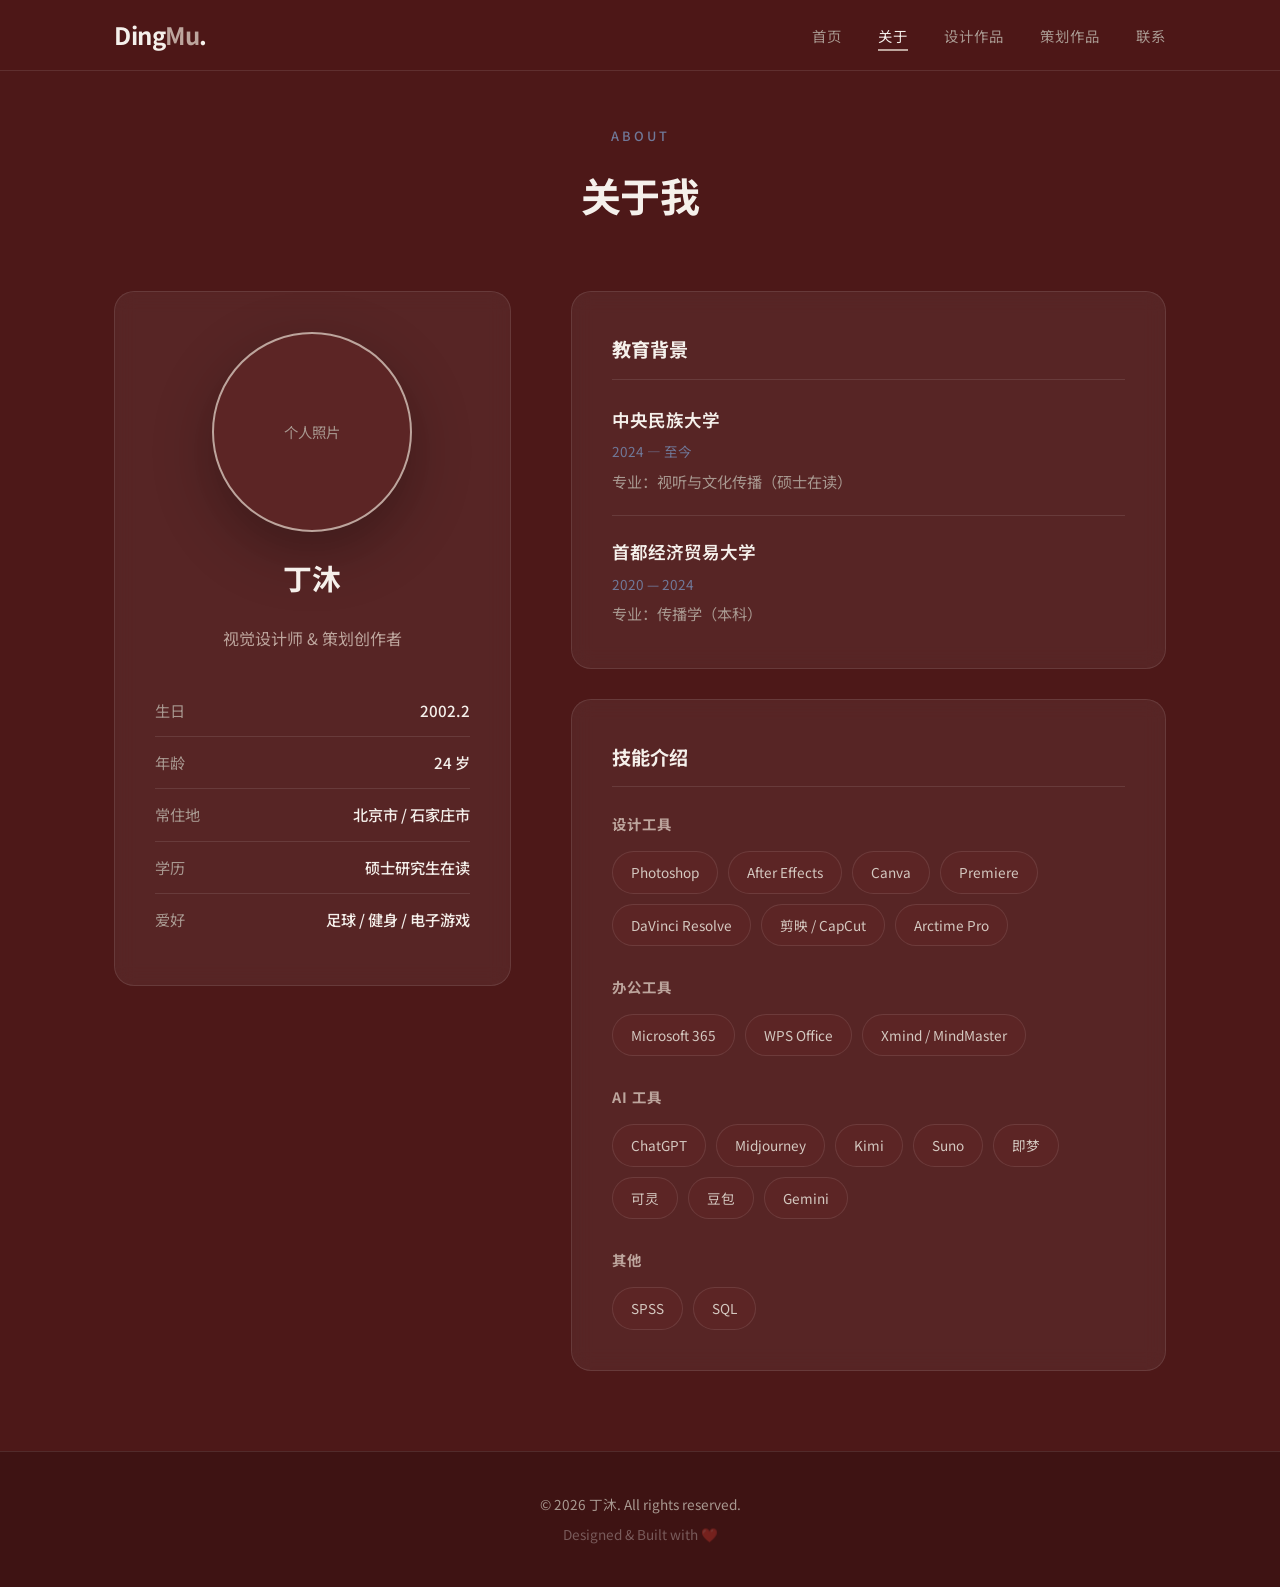
==== about.html @ 85c0cf5f "Add files via upload" ====
<!DOCTYPE html>
<html lang="zh-CN">
<head>
    <meta charset="UTF-8">
    <meta name="viewport" content="width=device-width, initial-scale=1.0">
    <title>关于我 | 丁沐</title>
    <link href="https://fonts.googleapis.com/css2?family=Noto+Sans+SC:wght@300;400;500;700&display=swap" rel="stylesheet">
    <link rel="stylesheet" href="style.css">
</head>
<body>
    <nav class="navbar">
        <div class="nav-container">
            <a href="index.html" class="logo">Ding<span>Mu</span>.</a>
            <ul class="nav-links">
                <li><a href="index.html">首页</a></li>
                <li><a href="about.html" class="active">关于</a></li>
                <li><a href="design.html">设计作品</a></li>
                <li><a href="planning.html">策划作品</a></li>
                <li><a href="contact.html">联系</a></li>
            </ul>
            <button class="menu-toggle" aria-label="菜单">
                <span></span><span></span><span></span>
            </button>
        </div>
    </nav>

    <section class="about-section">
        <div class="container">
            <div class="section-header">
                <span class="section-tag">ABOUT</span>
                <h2 class="section-title">关于我</h2>
            </div>

            <div class="about-grid">
                <!-- 左侧个人信息 -->
                <div class="about-card">
                    <div class="avatar-area">
                        <div class="avatar-placeholder">个人照片</div>
                        <div class="avatar-name">丁沐</div>
                        <div class="avatar-title">视觉设计师 & 策划创作者</div>
                    </div>
                    <div style="margin-top:32px;">
                        <div class="info-row">
                            <span class="info-label">生日</span>
                            <span class="info-value">2002.2</span>
                        </div>
                        <div class="info-row">
                            <span class="info-label">年龄</span>
                            <span class="info-value">24 岁</span>
                        </div>
                        <div class="info-row">
                            <span class="info-label">常住地</span>
                            <span class="info-value">北京市 / 石家庄市</span>
                        </div>
                        <div class="info-row">
                            <span class="info-label">学历</span>
                            <span class="info-value">硕士研究生在读</span>
                        </div>
                        <div class="info-row">
                            <span class="info-label">爱好</span>
                            <span class="info-value">足球 / 健身 / 电子游戏</span>
                        </div>
                    </div>
                </div>

                <!-- 右侧详细信息 -->
                <div>
                    <!-- 教育背景 -->
                    <div class="about-card" style="margin-bottom:30px;">
                        <h3>教育背景</h3>
                        <div class="edu-item">
                            <div class="edu-school">中央民族大学</div>
                            <div class="edu-year">2024 — 至今</div>
                            <div class="edu-major">专业：视听与文化传播（硕士在读）</div>
                        </div>
                        <div class="edu-item">
                            <div class="edu-school">首都经济贸易大学</div>
                            <div class="edu-year">2020 — 2024</div>
                            <div class="edu-major">专业：传播学（本科）</div>
                        </div>
                    </div>

                    <!-- 技能 -->
                    <div class="about-card">
                        <h3>技能介绍</h3>
                        <div class="skills-group">
                            <h4>设计工具</h4>
                            <div class="skills">
                                <span class="skill-tag">Photoshop</span>
                                <span class="skill-tag">After Effects</span>
                                <span class="skill-tag">Canva</span>
                                <span class="skill-tag">Premiere</span>
                                <span class="skill-tag">DaVinci Resolve</span>
                                <span class="skill-tag">剪映 / CapCut</span>
                                <span class="skill-tag">Arctime Pro</span>
                            </div>
                        </div>
                        <div class="skills-group">
                            <h4>办公工具</h4>
                            <div class="skills">
                                <span class="skill-tag">Microsoft 365</span>
                                <span class="skill-tag">WPS Office</span>
                                <span class="skill-tag">Xmind / MindMaster</span>
                            </div>
                        </div>
                        <div class="skills-group">
                            <h4>AI 工具</h4>
                            <div class="skills">
                                <span class="skill-tag">ChatGPT</span>
                                <span class="skill-tag">Midjourney</span>
                                <span class="skill-tag">Kimi</span>
                                <span class="skill-tag">Suno</span>
                                <span class="skill-tag">即梦</span>
                                <span class="skill-tag">可灵</span>
                                <span class="skill-tag">豆包</span>
                                <span class="skill-tag">Gemini</span>
                            </div>
                        </div>
                        <div class="skills-group">
                            <h4>其他</h4>
                            <div class="skills">
                                <span class="skill-tag">SPSS</span>
                                <span class="skill-tag">SQL</span>
                            </div>
                        </div>
                    </div>
                </div>
            </div>
        </div>
    </section>

    <footer class="footer">
        <div class="container">
            <p>© 2026 丁沐. All rights reserved.</p>
            <p>Designed & Built with ❤️</p>
        </div>
    </footer>

    <script src="script.js"></script>
</body>
</html>
---- style.css ----
/* ============================================
   丁沐个人作品集 - 深色复古质感版
   背景: #4D1818 | 文字: #F5F0EB
   ============================================ */

:root {
    --bg: #4D1818;
    --bg-light: #5C2525;
    --bg-card: rgba(255,255,255,0.06);
    --text-main: #F5F0EB;
    --text-sub: #D4C8C0;
    --text-muted: #A89890;
    --accent-pink: #BDA59D;
    --accent-purple: #BCBAC4;
    --accent-blue: #707898;
    --accent-deep: #4F5C7A;
    --border: rgba(255,255,255,0.1);
    --transition: all 0.35s ease;
    --font: 'Noto Sans SC', -apple-system, BlinkMacSystemFont, sans-serif;
}

* { margin: 0; padding: 0; box-sizing: border-box; }
html { scroll-behavior: smooth; font-size: 16px; }
body {
    font-family: var(--font);
    color: var(--text-sub);
    background: var(--bg);
    line-height: 1.8;
    -webkit-font-smoothing: antialiased;
}
a { text-decoration: none; color: inherit; }
ul { list-style: none; }
img { max-width: 100%; display: block; border-radius: 8px; }

.container {
    max-width: 1100px;
    margin: 0 auto;
    padding: 0 24px;
}

/* ============================================
   导航栏
   ============================================ */
.navbar {
    position: fixed;
    top: 0; left: 0; width: 100%;
    z-index: 1000;
    background: rgba(77, 24, 24, 0.95);
    backdrop-filter: blur(12px);
    border-bottom: 1px solid var(--border);
    transition: var(--transition);
}
.nav-container {
    max-width: 1100px;
    margin: 0 auto;
    padding: 0 24px;
    height: 70px;
    display: flex;
    align-items: center;
    justify-content: space-between;
}
.logo {
    font-size: 1.5rem;
    font-weight: 700;
    color: var(--text-main);
    letter-spacing: -0.5px;
}
.logo span { color: var(--accent-pink); }
.nav-links {
    display: flex;
    gap: 36px;
}
.nav-links a {
    font-size: 0.9rem;
    color: var(--text-muted);
    font-weight: 400;
    position: relative;
    padding: 5px 0;
    transition: var(--transition);
    letter-spacing: 1px;
}
.nav-links a::after {
    content: '';
    position: absolute;
    bottom: 0; left: 0;
    width: 0; height: 2px;
    background: var(--accent-pink);
    transition: var(--transition);
}
.nav-links a:hover, .nav-links a.active {
    color: var(--text-main);
}
.nav-links a:hover::after, .nav-links a.active::after {
    width: 100%;
}
.menu-toggle {
    display: none;
    flex-direction: column;
    gap: 5px;
    background: none;
    border: none;
    cursor: pointer;
    padding: 5px;
}
.menu-toggle span {
    display: block;
    width: 24px;
    height: 2px;
    background: var(--text-main);
    transition: var(--transition);
}

/* ============================================
   Hero 首页
   ============================================ */
.hero {
    min-height: 100vh;
    display: flex;
    flex-direction: column;
    justify-content: center;
    align-items: center;
    text-align: center;
    padding: 120px 24px 80px;
    background: var(--bg);
    position: relative;
}
.hero-content {
    max-width: 700px;
    animation: fadeInUp 1s ease;
}
.hero-greeting {
    font-size: 0.85rem;
    color: var(--accent-blue);
    margin-bottom: 16px;
    letter-spacing: 4px;
    text-transform: uppercase;
    font-weight: 500;
}
.hero-title {
    font-size: clamp(2.8rem, 6vw, 4.8rem);
    font-weight: 700;
    color: var(--text-main);
    margin-bottom: 16px;
    letter-spacing: -1px;
    line-height: 1.15;
}
.hero-subtitle {
    font-size: 1.3rem;
    color: var(--accent-pink);
    margin-bottom: 24px;
    font-weight: 500;
}
.hero-desc {
    font-size: 1.05rem;
    color: var(--text-muted);
    line-height: 2;
    margin-bottom: 40px;
    max-width: 520px;
    margin-left: auto;
    margin-right: auto;
}
.btn-primary {
    display: inline-block;
    padding: 14px 40px;
    background: var(--accent-blue);
    color: var(--text-main);
    font-size: 0.95rem;
    font-weight: 500;
    border-radius: 50px;
    transition: var(--transition);
    letter-spacing: 1px;
    border: none;
    cursor: pointer;
}
.btn-primary:hover {
    background: var(--accent-deep);
    transform: translateY(-2px);
    box-shadow: 0 10px 30px rgba(0,0,0,0.3);
}
.btn-secondary {
    display: inline-block;
    padding: 14px 40px;
    background: transparent;
    color: var(--text-main);
    font-size: 0.95rem;
    font-weight: 500;
    border-radius: 50px;
    transition: var(--transition);
    letter-spacing: 1px;
    border: 1px solid var(--accent-pink);
    margin-left: 16px;
}
.btn-secondary:hover {
    background: var(--accent-pink);
    color: var(--bg);
    transform: translateY(-2px);
}
.hero-scroll {
    position: absolute;
    bottom: 40px;
    left: 50%;
    transform: translateX(-50%);
    display: flex;
    flex-direction: column;
    align-items: center;
    gap: 10px;
    animation: fadeIn 2s ease 1s both;
}
.hero-scroll span {
    font-size: 0.7rem;
    color: var(--text-muted);
    letter-spacing: 3px;
}
.scroll-line {
    width: 1px;
    height: 40px;
    background: linear-gradient(to bottom, var(--accent-pink), transparent);
    animation: scrollPulse 2s ease-in-out infinite;
}

/* ============================================
   通用区域标题
   ============================================ */
.section-header {
    text-align: center;
    margin-bottom: 60px;
}
.section-tag {
    display: inline-block;
    font-size: 0.8rem;
    color: var(--accent-blue);
    letter-spacing: 3px;
    margin-bottom: 12px;
    font-weight: 500;
}
.section-title {
    font-size: clamp(1.8rem, 4vw, 2.5rem);
    font-weight: 700;
    color: var(--text-main);
    letter-spacing: -0.5px;
}
.section-desc {
    color: var(--text-muted);
    margin-top: 12px;
    font-size: 1rem;
}

/* ============================================
   分类入口卡片（首页）
   ============================================ */
.category-grid {
    display: grid;
    grid-template-columns: repeat(2, 1fr);
    gap: 30px;
    max-width: 900px;
    margin: 0 auto;
}
.category-card {
    background: var(--bg-card);
    border: 1px solid var(--border);
    border-radius: 16px;
    padding: 48px 32px;
    text-align: center;
    transition: var(--transition);
    backdrop-filter: blur(10px);
}
.category-card:hover {
    transform: translateY(-6px);
    border-color: var(--accent-pink);
    box-shadow: 0 20px 50px rgba(0,0,0,0.2);
}
.category-card h3 {
    font-size: 1.4rem;
    color: var(--text-main);
    margin-bottom: 10px;
}
.category-card p {
    font-size: 0.95rem;
    color: var(--text-muted);
    margin-bottom: 24px;
}
.category-link {
    font-size: 0.9rem;
    color: var(--accent-pink);
    font-weight: 500;
    transition: var(--transition);
}
.category-link:hover {
    color: var(--accent-purple);
    gap: 8px;
}

/* ============================================
   关于我页面
   ============================================ */
.about-section {
    padding: 120px 0 80px;
}
.about-grid {
    display: grid;
    grid-template-columns: 1fr 1.5fr;
    gap: 60px;
    align-items: start;
}
.about-card {
    background: var(--bg-card);
    border: 1px solid var(--border);
    border-radius: 20px;
    padding: 40px;
    backdrop-filter: blur(10px);
}
.about-card h3 {
    font-size: 1.2rem;
    color: var(--text-main);
    margin-bottom: 24px;
    padding-bottom: 12px;
    border-bottom: 1px solid var(--border);
}
.info-row {
    display: flex;
    justify-content: space-between;
    padding: 12px 0;
    border-bottom: 1px solid var(--border);
    font-size: 0.95rem;
}
.info-row:last-child { border-bottom: none; }
.info-label { color: var(--text-muted); }
.info-value { color: var(--text-main); font-weight: 500; }

.avatar-area {
    display: flex;
    flex-direction: column;
    align-items: center;
    gap: 20px;
}
.avatar-placeholder {
    width: 200px;
    height: 200px;
    border-radius: 50%;
    background: var(--bg-light);
    border: 2px solid var(--accent-pink);
    display: flex;
    align-items: center;
    justify-content: center;
    color: var(--text-muted);
    font-size: 0.9rem;
    box-shadow: 0 20px 60px rgba(0,0,0,0.3);
}
.avatar-name {
    font-size: 1.8rem;
    font-weight: 700;
    color: var(--text-main);
}
.avatar-title {
    color: var(--accent-pink);
    font-size: 1rem;
}

.edu-item {
    margin-bottom: 20px;
    padding-bottom: 20px;
    border-bottom: 1px solid var(--border);
}
.edu-item:last-child { border-bottom: none; margin-bottom: 0; padding-bottom: 0; }
.edu-school {
    font-size: 1.1rem;
    color: var(--text-main);
    font-weight: 600;
    margin-bottom: 4px;
}
.edu-year {
    font-size: 0.85rem;
    color: var(--accent-blue);
    margin-bottom: 4px;
}
.edu-major {
    font-size: 0.95rem;
    color: var(--text-muted);
}

.skills-group {
    margin-bottom: 28px;
}
.skills-group:last-child { margin-bottom: 0; }
.skills-group h4 {
    font-size: 0.9rem;
    color: var(--accent-pink);
    margin-bottom: 14px;
    letter-spacing: 1px;
    text-transform: uppercase;
}
.skills {
    display: flex;
    flex-wrap: wrap;
    gap: 10px;
}
.skill-tag {
    padding: 8px 18px;
    background: var(--bg-light);
    border: 1px solid var(--border);
    border-radius: 50px;
    font-size: 0.85rem;
    color: var(--text-sub);
    transition: var(--transition);
}
.skill-tag:hover {
    border-color: var(--accent-purple);
    color: var(--text-main);
    transform: translateY(-2px);
}

/* ============================================
   作品页面
   ============================================ */
.works-section {
    padding: 120px 0 80px;
}
.works-category {
    margin-bottom: 80px;
}
.works-category:last-child { margin-bottom: 0; }
.category-title {
    font-size: 1.5rem;
    color: var(--text-main);
    margin-bottom: 8px;
    display: flex;
    align-items: center;
    gap: 12px;
}
.category-title::before {
    content: '';
    display: inline-block;
    width: 4px;
    height: 24px;
    background: var(--accent-pink);
    border-radius: 2px;
}
.category-subtitle {
    color: var(--text-muted);
    font-size: 0.95rem;
    margin-bottom: 32px;
    padding-left: 16px;
}
.works-grid {
    display: grid;
    grid-template-columns: repeat(2, 1fr);
    gap: 30px;
}
.work-card {
    background: var(--bg-card);
    border: 1px solid var(--border);
    border-radius: 16px;
    overflow: hidden;
    transition: var(--transition);
    backdrop-filter: blur(10px);
}
.work-card:hover {
    transform: translateY(-6px);
    border-color: var(--accent-pink);
    box-shadow: 0 20px 50px rgba(0,0,0,0.25);
}
.work-image {
    width: 100%;
    aspect-ratio: 16/10;
    overflow: hidden;
    background: var(--bg-light);
}
.work-placeholder {
    width: 100%;
    height: 100%;
    display: flex;
    align-items: center;
    justify-content: center;
    color: var(--text-muted);
    font-size: 0.9rem;
    transition: var(--transition);
}
.work-card:hover .work-placeholder {
    transform: scale(1.05);
}
.work-info {
    padding: 24px;
}
.work-info h3 {
    font-size: 1.15rem;
    color: var(--text-main);
    margin-bottom: 6px;
    font-weight: 600;
}
.work-category-tag {
    font-size: 0.75rem;
    color: var(--accent-blue);
    margin-bottom: 10px;
    font-weight: 500;
    letter-spacing: 1px;
}
.work-desc {
    font-size: 0.9rem;
    color: var(--text-muted);
    line-height: 1.7;
    margin-bottom: 14px;
}
.work-meta {
    font-size: 0.8rem;
    color: var(--accent-pink);
}

/* 三列布局用于更多作品 */
.works-grid-3 {
    display: grid;
    grid-template-columns: repeat(3, 1fr);
    gap: 24px;
}
.works-grid-3 .work-image { aspect-ratio: 3/4; }

/* ============================================
   联系我
   ============================================ */
.contact-section {
    padding: 120px 0 80px;
    text-align: center;
}
.contact-content {
    max-width: 600px;
    margin: 0 auto;
}
.contact-desc {
    font-size: 1.1rem;
    color: var(--text-muted);
    margin-bottom: 40px;
    line-height: 2;
}
.contact-item {
    margin-bottom: 24px;
}
.contact-label {
    font-size: 0.8rem;
    color: var(--accent-blue);
    letter-spacing: 2px;
    margin-bottom: 8px;
    text-transform: uppercase;
}
.contact-value {
    font-size: 1.3rem;
    color: var(--text-main);
    font-weight: 500;
}
.contact-value a {
    color: var(--text-main);
    position: relative;
    transition: var(--transition);
}
.contact-value a::after {
    content: '';
    position: absolute;
    bottom: -4px;
    left: 0;
    width: 100%;
    height: 2px;
    background: var(--accent-pink);
    transform: scaleX(0);
    transition: var(--transition);
    transform-origin: right;
}
.contact-value a:hover { color: var(--accent-pink); }
.contact-value a:hover::after {
    transform: scaleX(1);
    transform-origin: left;
}
.social-links {
    display: flex;
    justify-content: center;
    gap: 20px;
    margin-top: 50px;
    flex-wrap: wrap;
}
.social-item {
    font-size: 0.9rem;
    color: var(--text-muted);
    padding: 12px 28px;
    border: 1px solid var(--border);
    border-radius: 50px;
    transition: var(--transition);
    background: var(--bg-card);
    backdrop-filter: blur(10px);
}
.social-item:hover {
    background: var(--accent-blue);
    color: var(--text-main);
    border-color: var(--accent-blue);
    transform: translateY(-2px);
}

/* ============================================
   页脚
   ============================================ */
.footer {
    padding: 40px 0;
    background: rgba(0,0,0,0.2);
    text-align: center;
    border-top: 1px solid var(--border);
}
.footer p {
    color: var(--text-muted);
    font-size: 0.85rem;
    margin-bottom: 6px;
}
.footer p:last-child { margin-bottom: 0; color: rgba(255,255,255,0.3); }

/* ============================================
   动画
   ============================================ */
@keyframes fadeInUp {
    from { opacity: 0; transform: translateY(30px); }
    to { opacity: 1; transform: translateY(0); }
}
@keyframes fadeIn {
    from { opacity: 0; }
    to { opacity: 1; }
}
@keyframes scrollPulse {
    0%, 100% { transform: scaleY(1); opacity: 1; }
    50% { transform: scaleY(0.6); opacity: 0.5; }
}
.reveal {
    opacity: 0;
    transform: translateY(40px);
    transition: all 0.8s ease;
}
.reveal.active {
    opacity: 1;
    transform: translateY(0);
}

/* ============================================
   响应式
   ============================================ */
@media (max-width: 768px) {
    .nav-links {
        position: fixed;
        top: 70px; left: 0;
        width: 100%;
        background: rgba(77, 24, 24, 0.98);
        flex-direction: column;
        align-items: center;
        padding: 30px 0;
        gap: 24px;
        box-shadow: 0 10px 40px rgba(0,0,0,0.3);
        transform: translateY(-150%);
        transition: var(--transition);
    }
    .nav-links.active { transform: translateY(0); }
    .menu-toggle { display: flex; }
    .menu-toggle.active span:nth-child(1) { transform: rotate(45deg) translate(5px, 5px); }
    .menu-toggle.active span:nth-child(2) { opacity: 0; }
    .menu-toggle.active span:nth-child(3) { transform: rotate(-45deg) translate(5px, -5px); }

    .hero { padding-top: 120px; }
    .hero-title { font-size: 2.4rem; }
    .btn-secondary { margin-left: 0; margin-top: 16px; }

    .category-grid, .works-grid { grid-template-columns: 1fr; }
    .works-grid-3 { grid-template-columns: 1fr; }
    .about-grid { grid-template-columns: 1fr; }
    .about-card { padding: 28px; }

    .contact-value { font-size: 1.1rem; }
}

@media (max-width: 480px) {
    .container { padding: 0 16px; }
    .hero { padding: 100px 16px 40px; }
    .section-header { margin-bottom: 40px; }
    .about-section, .works-section, .contact-section { padding: 80px 0 60px; }
    .social-links { gap: 12px; }
    .social-item { padding: 10px 20px; font-size: 0.8rem; }
    .work-info { padding: 20px; }
}
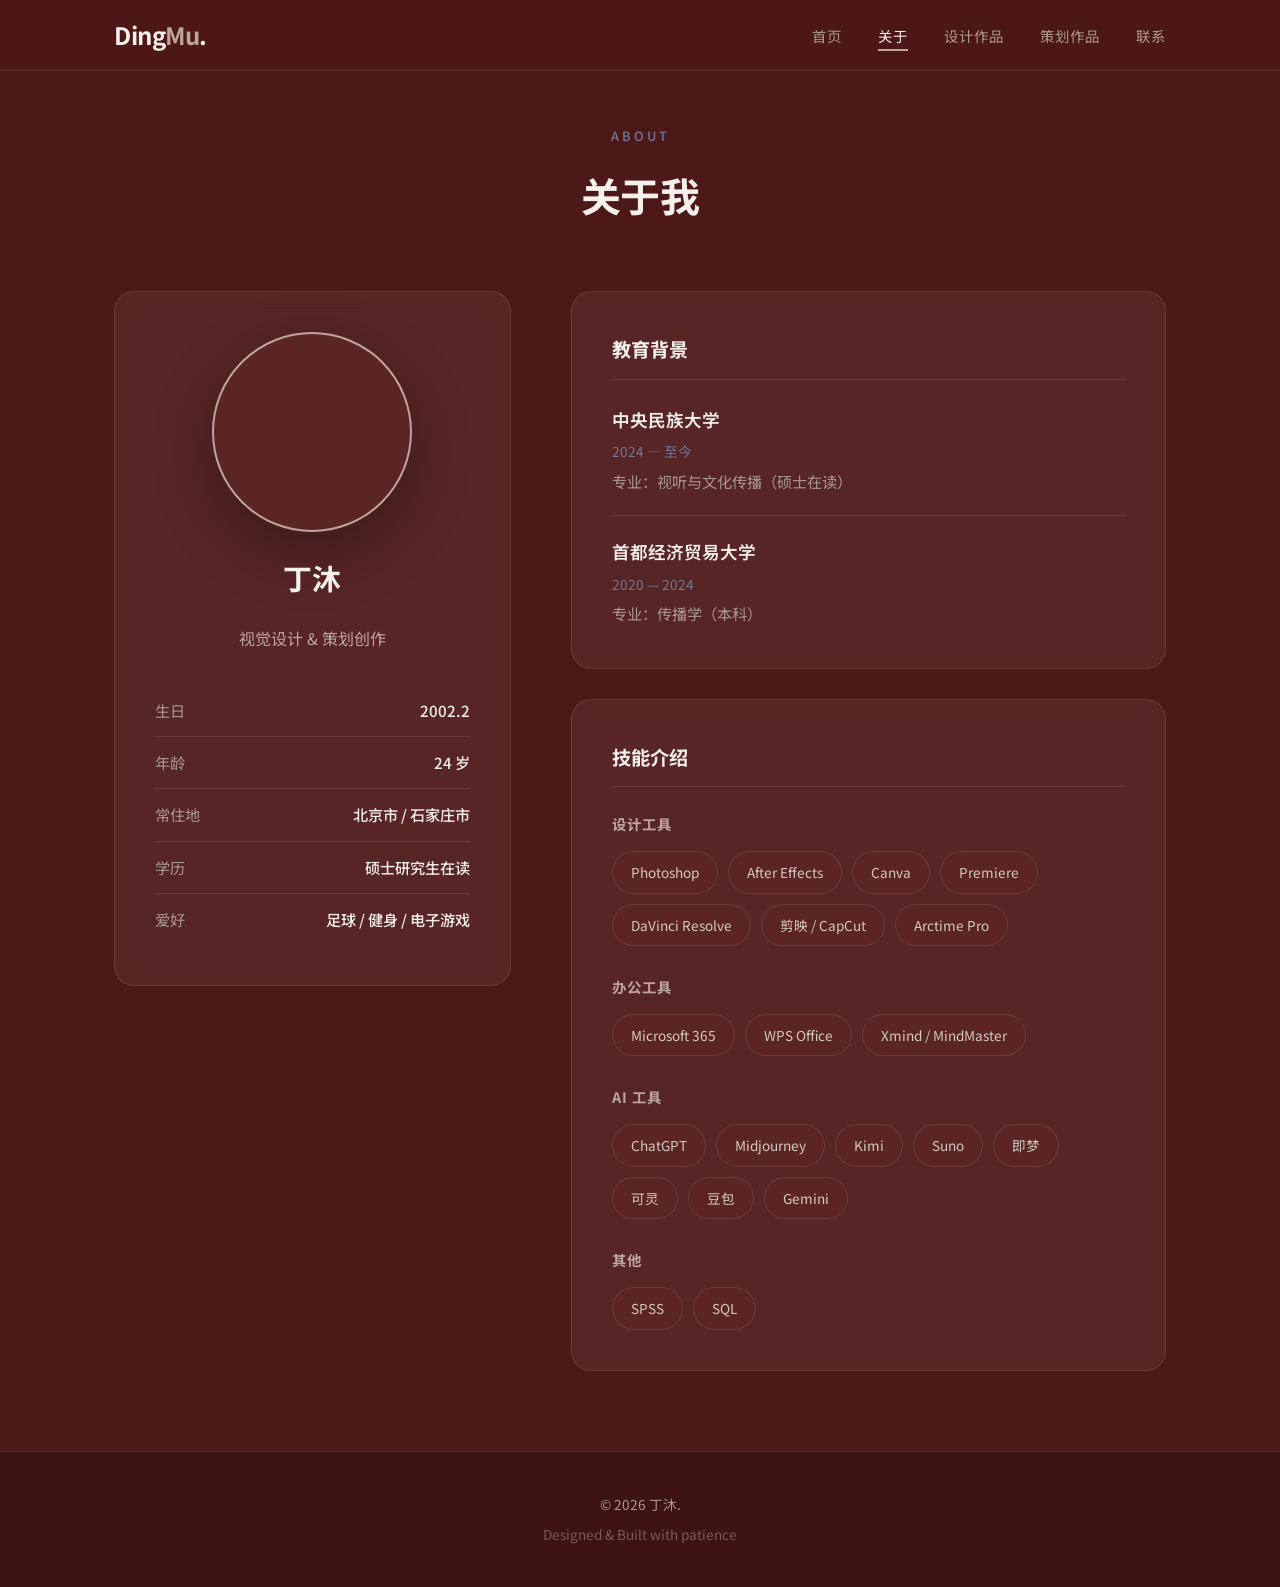
==== commit e43121b5: "更改部分文字" ====
--- a/about.html
+++ b/about.html
@@ -35,9 +35,9 @@
                 <!-- 左侧个人信息 -->
                 <div class="about-card">
                     <div class="avatar-area">
-                        <div class="avatar-placeholder">个人照片</div>
+                        <div class="avatar-placeholder"> </div>
                         <div class="avatar-name">丁沐</div>
-                        <div class="avatar-title">视觉设计师 & 策划创作者</div>
+                        <div class="avatar-title">视觉设计 & 策划创作</div>
                     </div>
                     <div style="margin-top:32px;">
                         <div class="info-row">
@@ -131,11 +131,11 @@
 
     <footer class="footer">
         <div class="container">
-            <p>© 2026 丁沐. All rights reserved.</p>
-            <p>Designed & Built with ❤️</p>
+            <p>© 2026 丁沐.</p>
+            <p>Designed & Built with patience</p>
         </div>
     </footer>
 
     <script src="script.js"></script>
 </body>
-</html>+</html>
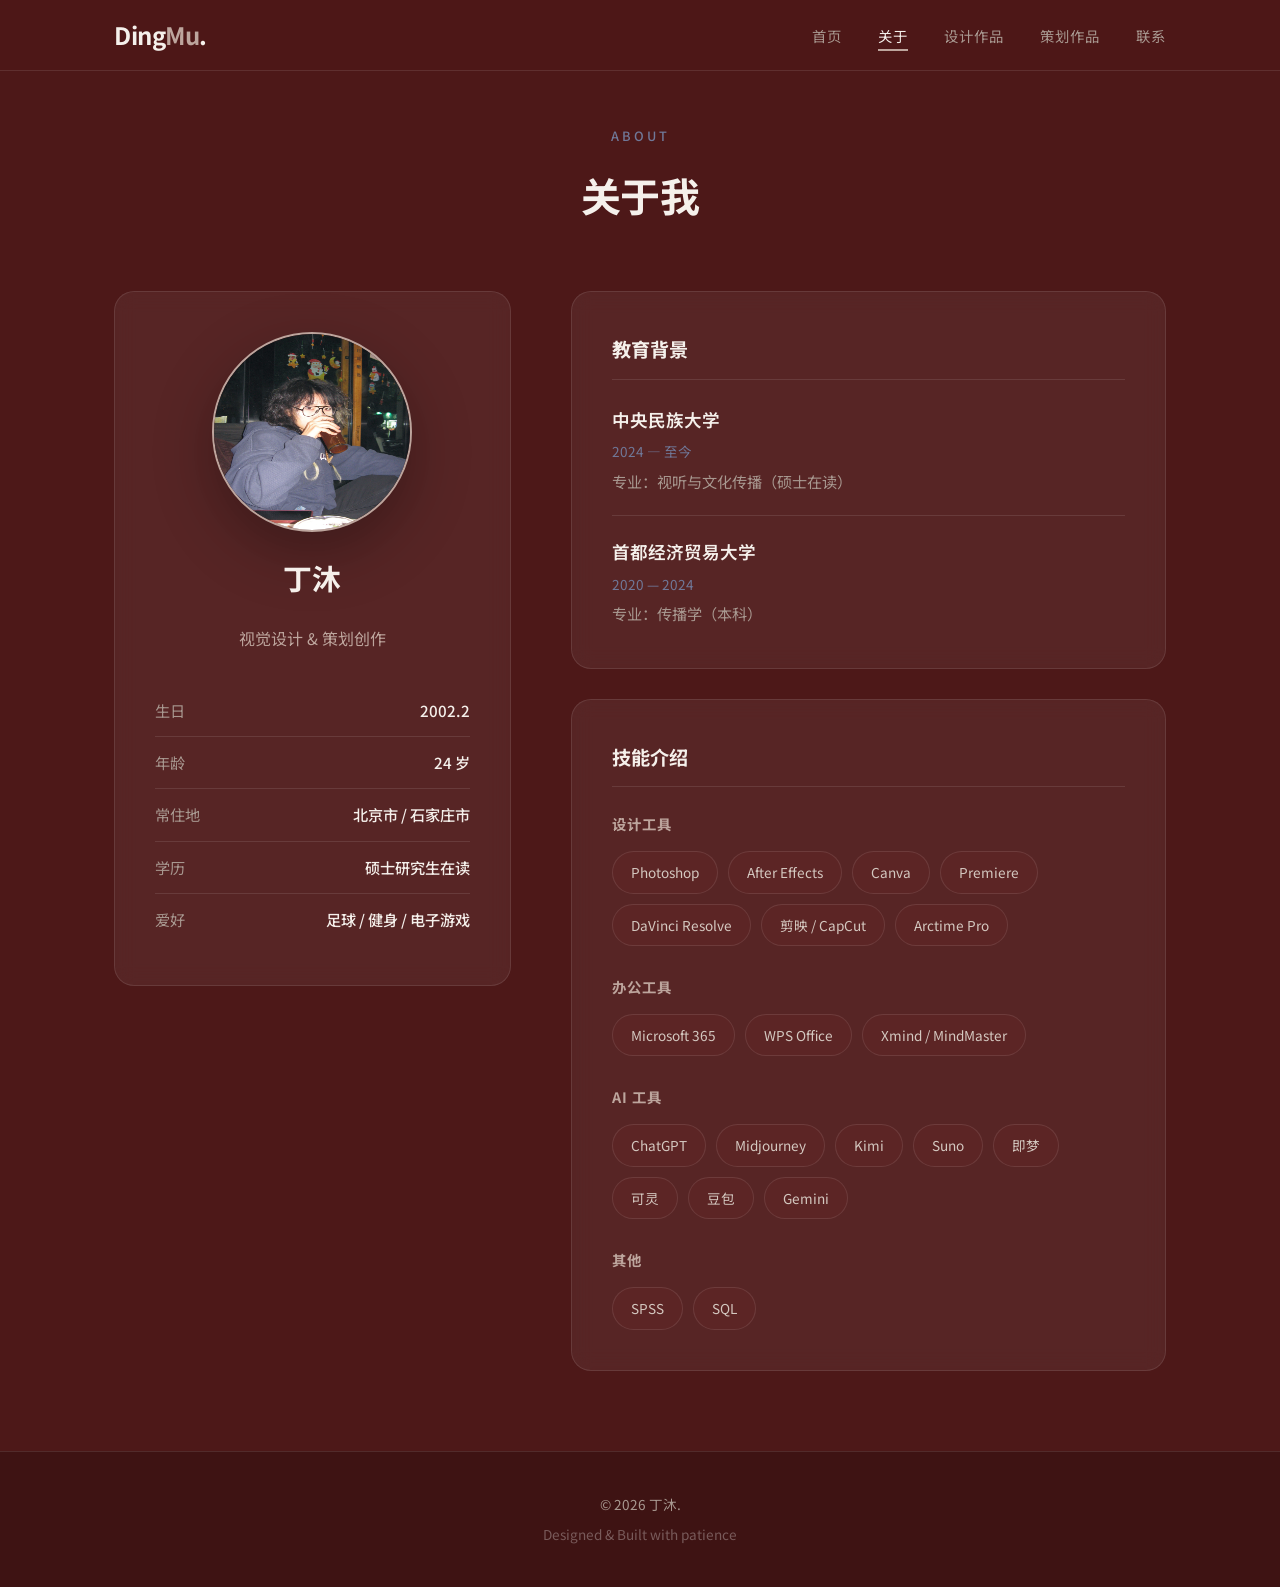
==== commit 281d929a: "Replace avatar placeholder with image" ====
--- a/about.html
+++ b/about.html
@@ -35,7 +35,7 @@
                 <!-- 左侧个人信息 -->
                 <div class="about-card">
                     <div class="avatar-area">
-                        <div class="avatar-placeholder"> </div>
+                        <img src="images/avatar.jpg" alt="丁沐" class="avatar-placeholder">
                         <div class="avatar-name">丁沐</div>
                         <div class="avatar-title">视觉设计 & 策划创作</div>
                     </div>
--- a/style.css
+++ b/style.css
@@ -676,3 +676,100 @@
     .social-item { padding: 10px 20px; font-size: 0.8rem; }
     .work-info { padding: 20px; }
 }
+
+/* 海报专用 4 列网格 */
+.works-grid-4 {
+    display: grid;
+    grid-template-columns: repeat(4, 1fr);
+    gap: 20px;
+}
+.works-grid-4 .work-image {
+    aspect-ratio: 3/4;
+}
+.works-grid-4 .work-info {
+    padding: 16px;
+}
+.works-grid-4 .work-info h3 {
+    font-size: 0.95rem;
+}
+.works-grid-4 .work-desc {
+    font-size: 0.8rem;
+    display: -webkit-box;
+    -webkit-line-clamp: 2;
+    -webkit-box-orient: vertical;
+    overflow: hidden;
+}
+
+@media (max-width: 1024px) {
+    .works-grid-4 {
+        grid-template-columns: repeat(2, 1fr);
+    }
+}
+@media (max-width: 480px) {
+    .works-grid-4 {
+        grid-template-columns: 1fr;
+    }
+}
+
+/* ============================================
+   电商物料 - 不规则图片墙
+   ============================================ */
+.ecom-wall {
+    display: grid;
+    grid-template-columns: repeat(4, 1fr);
+    grid-auto-rows: 220px;
+    gap: 16px;
+    grid-auto-flow: dense;
+}
+.ecom-item {
+    border-radius: 12px;
+    overflow: hidden;
+    background: rgba(255,255,255,0.06);
+    border: 1px solid rgba(255,255,255,0.1);
+    transition: all 0.35s ease;
+}
+.ecom-item:hover {
+    transform: translateY(-4px);
+    border-color: #BDA59D;
+    box-shadow: 0 20px 40px rgba(0,0,0,0.3);
+}
+.ecom-item img {
+    width: 100%;
+    height: 100%;
+    object-fit: cover;
+    display: block;
+}
+/* 横版标准（2列×1行） */
+.ecom-item.wide {
+    grid-column: span 2;
+    grid-row: span 1;
+}
+/* 横版大方框（2列×2行，图片完整显示） */
+.ecom-item.wide-square {
+    grid-column: span 2;
+    grid-row: span 2;
+}
+.ecom-item.wide-square img {
+    object-fit: contain;
+    background: #5C2525;
+}
+/* 竖版（1列×2行） */
+.ecom-item.tall {
+    grid-column: span 1;
+    grid-row: span 2;
+}
+
+/* 响应式 */
+@media (max-width: 768px) {
+    .ecom-wall {
+        grid-template-columns: repeat(2, 1fr);
+        grid-auto-rows: 180px;
+    }
+    .ecom-item.wide,
+    .ecom-item.wide-square {
+        grid-column: span 2;
+    }
+    .ecom-item.tall {
+        grid-column: span 1;
+    }
+}
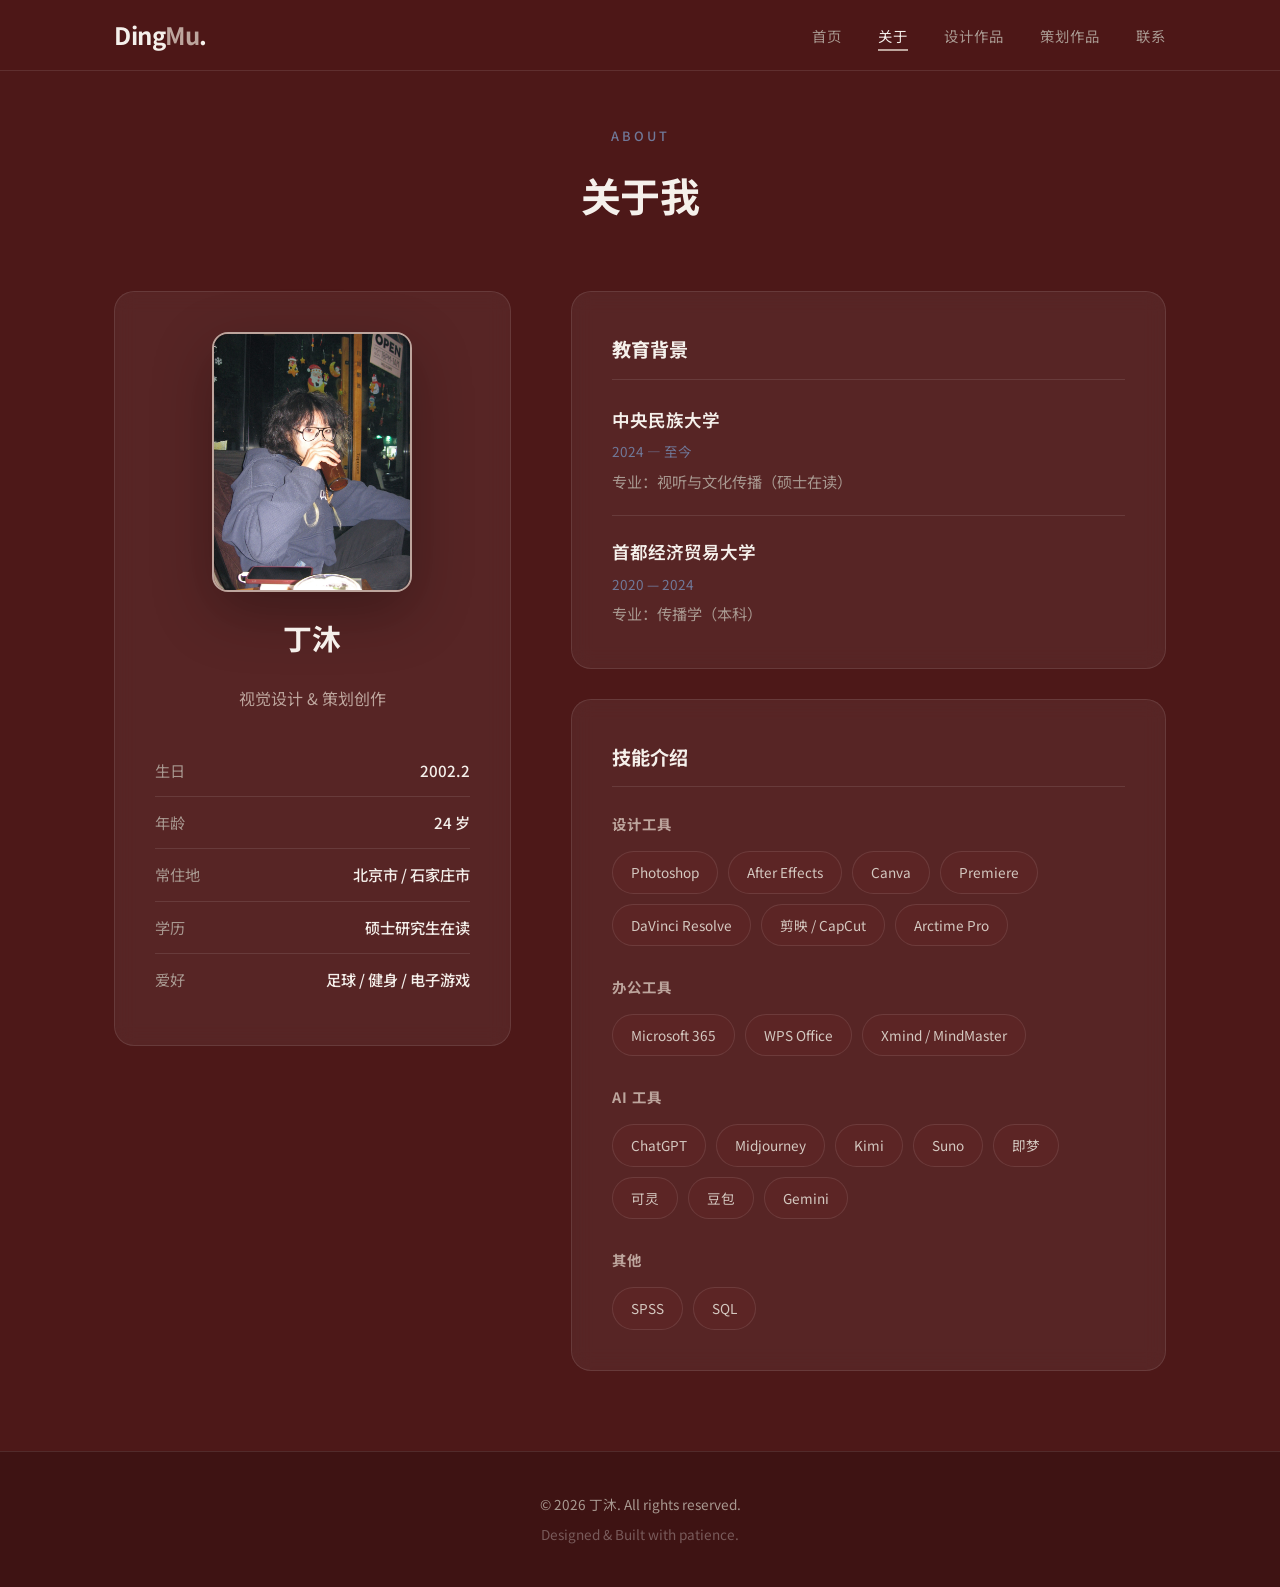
==== commit cbcab0f7: "Update about.html" ====
--- a/about.html
+++ b/about.html
@@ -131,8 +131,8 @@
 
     <footer class="footer">
         <div class="container">
-            <p>© 2026 丁沐.</p>
-            <p>Designed & Built with patience</p>
+            <p>© 2026 丁沐. All rights reserved.</p>
+            <p>Designed & Built with patience.</p>
         </div>
     </footer>
 
--- a/style.css
+++ b/style.css
@@ -335,15 +335,11 @@
 }
 .avatar-placeholder {
     width: 200px;
-    height: 200px;
-    border-radius: 50%;
+    height: 260px;
+    border-radius: 16px;
     background: var(--bg-light);
     border: 2px solid var(--accent-pink);
-    display: flex;
-    align-items: center;
-    justify-content: center;
-    color: var(--text-muted);
-    font-size: 0.9rem;
+    object-fit: cover;
     box-shadow: 0 20px 60px rgba(0,0,0,0.3);
 }
 .avatar-name {
@@ -773,3 +769,35 @@
         grid-column: span 1;
     }
 }
+
+/* ============================================
+   产品图库
+   ============================================ */
+.product-gallery {
+    display: grid;
+    gap: 8px;
+    padding: 16px;
+    background: var(--bg-card);
+    border-bottom: 1px solid var(--border);
+}
+.product-gallery img {
+    width: 100%;
+    height: 100%;
+    object-fit: cover;
+    border-radius: 8px;
+    display: block;
+}
+.gallery-2 {
+    grid-template-columns: repeat(2, 1fr);
+    grid-auto-rows: 200px;
+}
+.gallery-3 {
+    grid-template-columns: repeat(3, 1fr);
+    grid-auto-rows: 130px;
+}
+.gallery-3 .tall {
+    grid-row: span 2;
+}
+.gallery-3 .wide {
+    grid-column: span 2;
+}
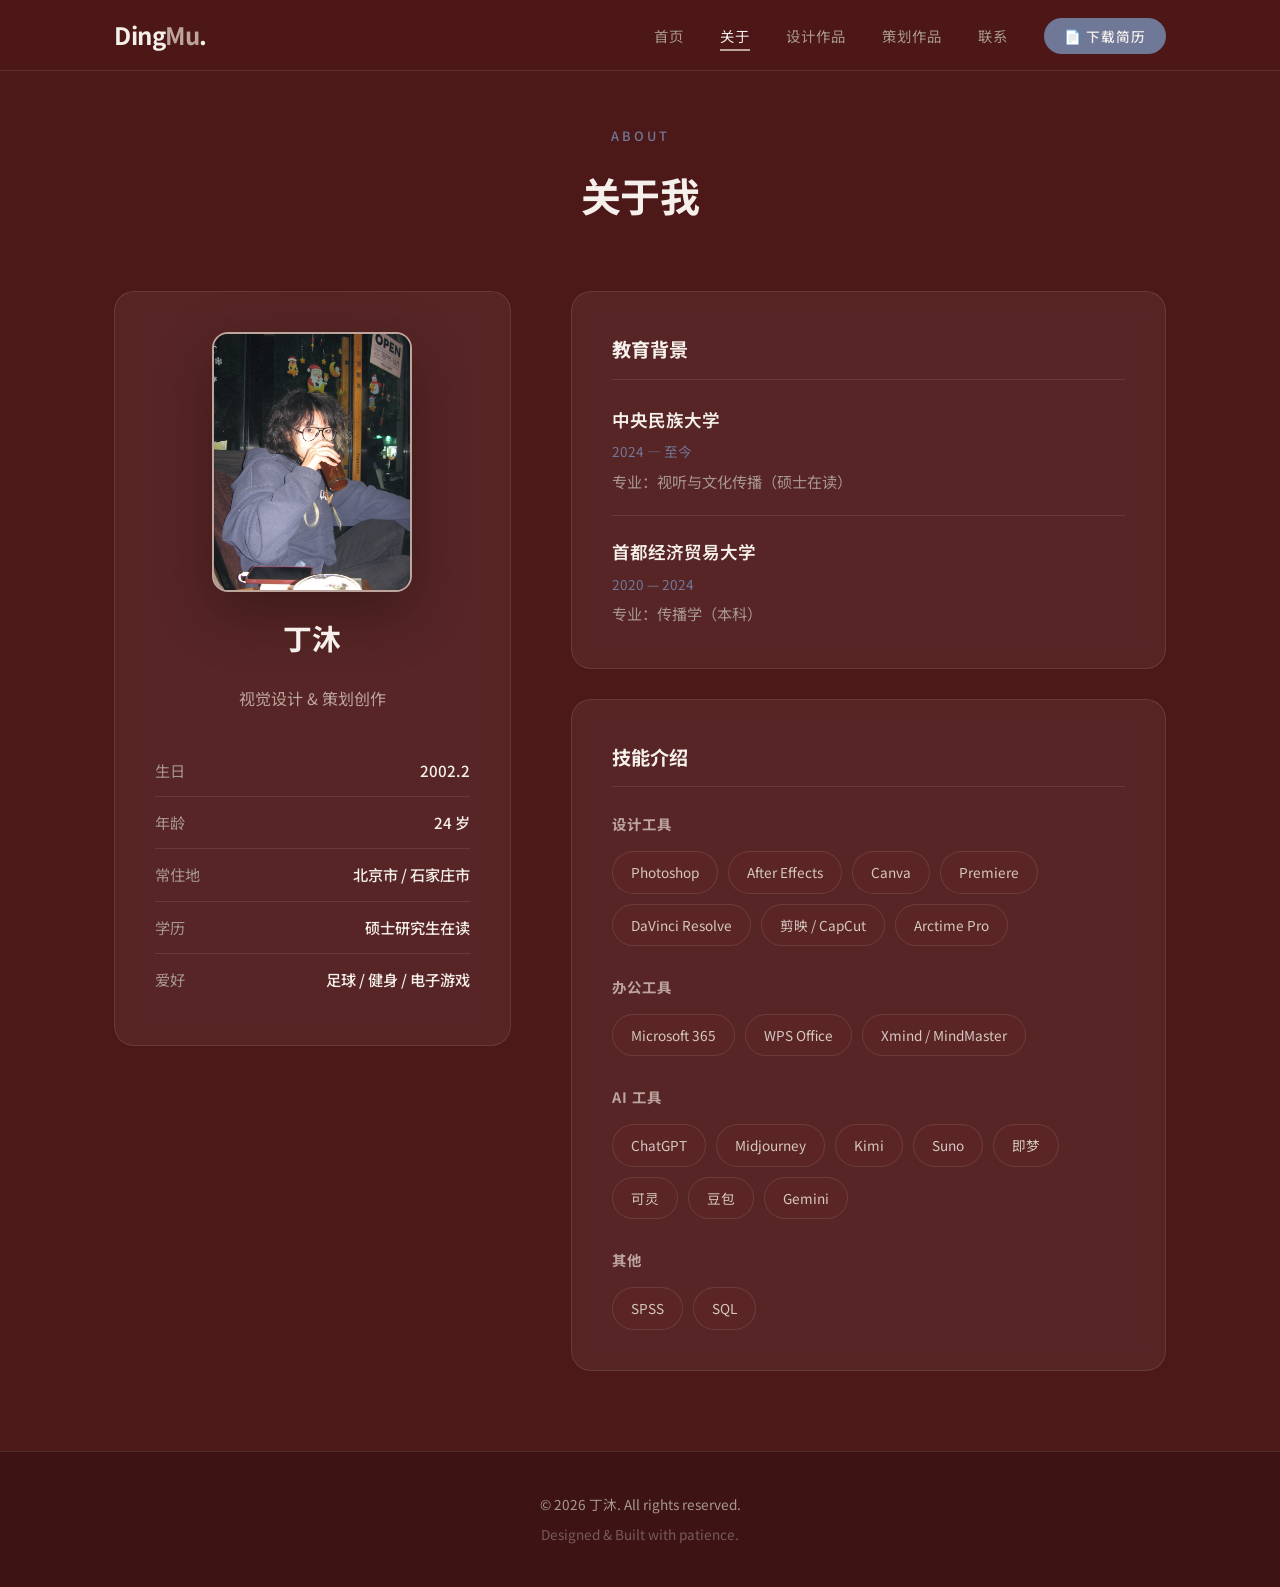
==== commit 92e3564b: "Add download link for resume in about.html" ====
--- a/about.html
+++ b/about.html
@@ -17,6 +17,7 @@
                 <li><a href="design.html">设计作品</a></li>
                 <li><a href="planning.html">策划作品</a></li>
                 <li><a href="contact.html">联系</a></li>
+                <li><a href="resume.pdf" class="download-btn" download>📄 下载简历</a></li>
             </ul>
             <button class="menu-toggle" aria-label="菜单">
                 <span></span><span></span><span></span>
--- a/style.css
+++ b/style.css
@@ -708,96 +708,171 @@
 }
 
 /* ============================================
-   电商物料 - 不规则图片墙
-   ============================================ */
-.ecom-wall {
+   电商物料 - 按参考图3x3网格
+   ============================================ */
+.ecom-grid-ref {
     display: grid;
-    grid-template-columns: repeat(4, 1fr);
-    grid-auto-rows: 220px;
-    gap: 16px;
-    grid-auto-flow: dense;
-}
-.ecom-item {
-    border-radius: 12px;
+    grid-template-columns: repeat(3, 1fr);
+    grid-template-rows: repeat(3, 200px);
+    gap: 12px;
+}
+
+.ecom-grid-ref img {
+    width: 100%;
+    height: 100%;
+    object-fit: contain;
+    background: rgba(0,0,0,0.2);
+    border-radius: 8px;
+    display: block;
+}
+
+.ecom-grid-ref .dys6 { grid-column: 1; grid-row: 1; }
+.ecom-grid-ref .dys4 { grid-column: 1; grid-row: 2; }
+.ecom-grid-ref .dys5 { grid-column: 1 / span 2; grid-row: 3; }
+.ecom-grid-ref .dys2 { grid-column: 2; grid-row: 1 / span 2; }
+.ecom-grid-ref .dys3 { grid-column: 3; grid-row: 1 / span 3; }
+
+@media (max-width: 768px) {
+    .ecom-grid-ref {
+        grid-template-columns: repeat(2, 1fr);
+        grid-template-rows: repeat(5, 180px);
+        gap: 8px;
+    }
+    .ecom-grid-ref .dys6,
+    .ecom-grid-ref .dys4,
+    .ecom-grid-ref .dys5,
+    .ecom-grid-ref .dys2,
+    .ecom-grid-ref .dys3 {
+        grid-column: auto;
+        grid-row: auto;
+    }
+    .ecom-grid-ref .dys5 {
+        grid-column: span 2;
+    }
+}
+
+/* ============================================
+   其他设计 - 单行横向排列
+   ============================================ */
+.works-grid-single {
+    display: flex;
+    flex-direction: column;
+    gap: 40px;
+}
+
+.works-grid-single .work-card {
+    background: var(--bg-card);
+    border: 1px solid var(--border);
+    border-radius: 16px;
     overflow: hidden;
-    background: rgba(255,255,255,0.06);
-    border: 1px solid rgba(255,255,255,0.1);
     transition: all 0.35s ease;
 }
-.ecom-item:hover {
-    transform: translateY(-4px);
-    border-color: #BDA59D;
-    box-shadow: 0 20px 40px rgba(0,0,0,0.3);
-}
-.ecom-item img {
+
+.works-grid-single .work-card:hover {
+    transform: translateY(-6px);
+    border-color: var(--accent-pink);
+    box-shadow: 0 20px 50px rgba(0,0,0,0.25);
+}
+
+.img-row {
+    display: flex;
+    align-items: center;
+    gap: 12px;
+    padding: 24px;
+    background: rgba(255,255,255,0.03);
+    overflow-x: auto;
+}
+
+.img-row img {
+    height: 260px;
+    width: auto;
+    object-fit: contain;
+    border-radius: 8px;
+    display: block;
+    flex-shrink: 0;
+}
+
+@media (max-width: 768px) {
+    .img-row img {
+        height: 200px;
+    }
+}
+
+/* ============================================
+   商业策划书 - 2行2列合并展示
+   ============================================ */
+.plan-gallery {
+    display: grid;
+    grid-template-columns: repeat(2, 1fr);
+    grid-auto-rows: 280px;
+    gap: 12px;
+    padding: 24px;
+    background: rgba(255,255,255,0.03);
+}
+
+.plan-gallery > img,
+.plan-merge {
+    width: 100%;
+    height: 100%;
+}
+
+.plan-gallery > img {
+    object-fit: cover;
+    background: rgba(0,0,0,0.2);
+    border-radius: 8px;
+    display: block;
+}
+
+.plan-merge {
+    display: grid;
+    grid-template-rows: 1fr 1fr;
+    gap: 12px;
+}
+
+.plan-merge img {
     width: 100%;
     height: 100%;
     object-fit: cover;
-    display: block;
-}
-/* 横版标准（2列×1行） */
-.ecom-item.wide {
-    grid-column: span 2;
-    grid-row: span 1;
-}
-/* 横版大方框（2列×2行，图片完整显示） */
-.ecom-item.wide-square {
-    grid-column: span 2;
-    grid-row: span 2;
-}
-.ecom-item.wide-square img {
-    object-fit: contain;
-    background: #5C2525;
-}
-/* 竖版（1列×2行） */
-.ecom-item.tall {
-    grid-column: span 1;
-    grid-row: span 2;
-}
-
-/* 响应式 */
-@media (max-width: 768px) {
-    .ecom-wall {
-        grid-template-columns: repeat(2, 1fr);
-        grid-auto-rows: 180px;
-    }
-    .ecom-item.wide,
-    .ecom-item.wide-square {
-        grid-column: span 2;
-    }
-    .ecom-item.tall {
-        grid-column: span 1;
-    }
-}
-
-/* ============================================
-   产品图库
-   ============================================ */
-.product-gallery {
-    display: grid;
-    gap: 8px;
-    padding: 16px;
-    background: var(--bg-card);
-    border-bottom: 1px solid var(--border);
-}
-.product-gallery img {
-    width: 100%;
-    height: 100%;
-    object-fit: cover;
+    background: rgba(0,0,0,0.2);
     border-radius: 8px;
     display: block;
 }
-.gallery-2 {
-    grid-template-columns: repeat(2, 1fr);
-    grid-auto-rows: 200px;
-}
-.gallery-3 {
-    grid-template-columns: repeat(3, 1fr);
-    grid-auto-rows: 130px;
-}
-.gallery-3 .tall {
-    grid-row: span 2;
-}
-.gallery-3 .wide {
-    grid-column: span 2;
-}
+
+@media (max-width: 768px) {
+    .plan-gallery {
+        grid-auto-rows: 220px;
+    }
+}
+@media (max-width: 480px) {
+    .plan-gallery {
+        grid-template-columns: 1fr;
+        grid-auto-rows: 240px;
+    }
+    .plan-merge {
+        grid-row: span 2;
+    }
+}
+
+/* ============================================
+   导航栏下载按钮
+   ============================================ */
+.nav-links .download-btn {
+    padding: 8px 20px;
+    background: var(--accent-blue);
+    color: var(--text-main);
+    border-radius: 50px;
+    font-size: 0.85rem;
+    font-weight: 500;
+    letter-spacing: 1px;
+    transition: all 0.35s ease;
+}
+
+.nav-links .download-btn:hover {
+    background: var(--accent-deep);
+    transform: translateY(-2px);
+    box-shadow: 0 8px 20px rgba(0,0,0,0.3);
+}
+
+.nav-links .download-btn::after {
+    display: none;
+}
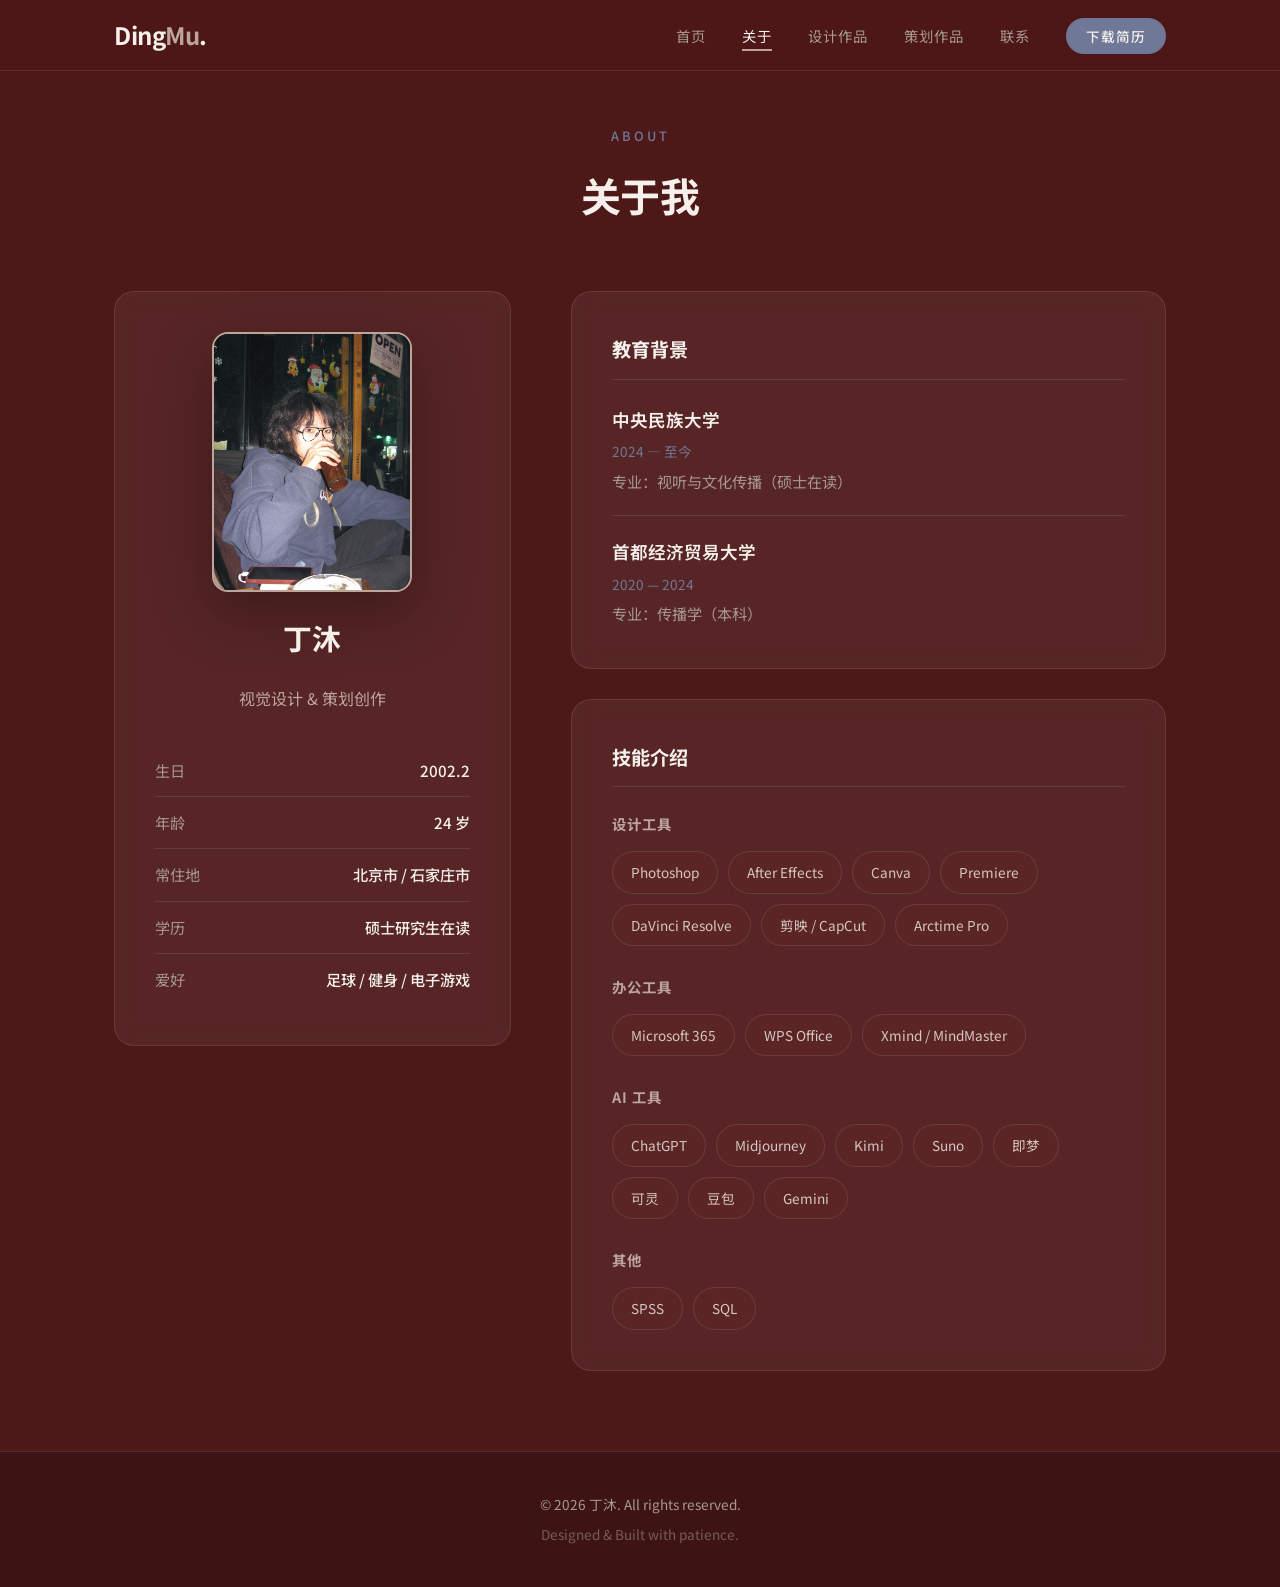
==== commit 52c101e5: "Update about.html" ====
--- a/about.html
+++ b/about.html
@@ -17,7 +17,7 @@
                 <li><a href="design.html">设计作品</a></li>
                 <li><a href="planning.html">策划作品</a></li>
                 <li><a href="contact.html">联系</a></li>
-                <li><a href="resume.pdf" class="download-btn" download>📄 下载简历</a></li>
+                <li><a href="resume.pdf" class="download-btn" download>下载简历</a></li>
             </ul>
             <button class="menu-toggle" aria-label="菜单">
                 <span></span><span></span><span></span>
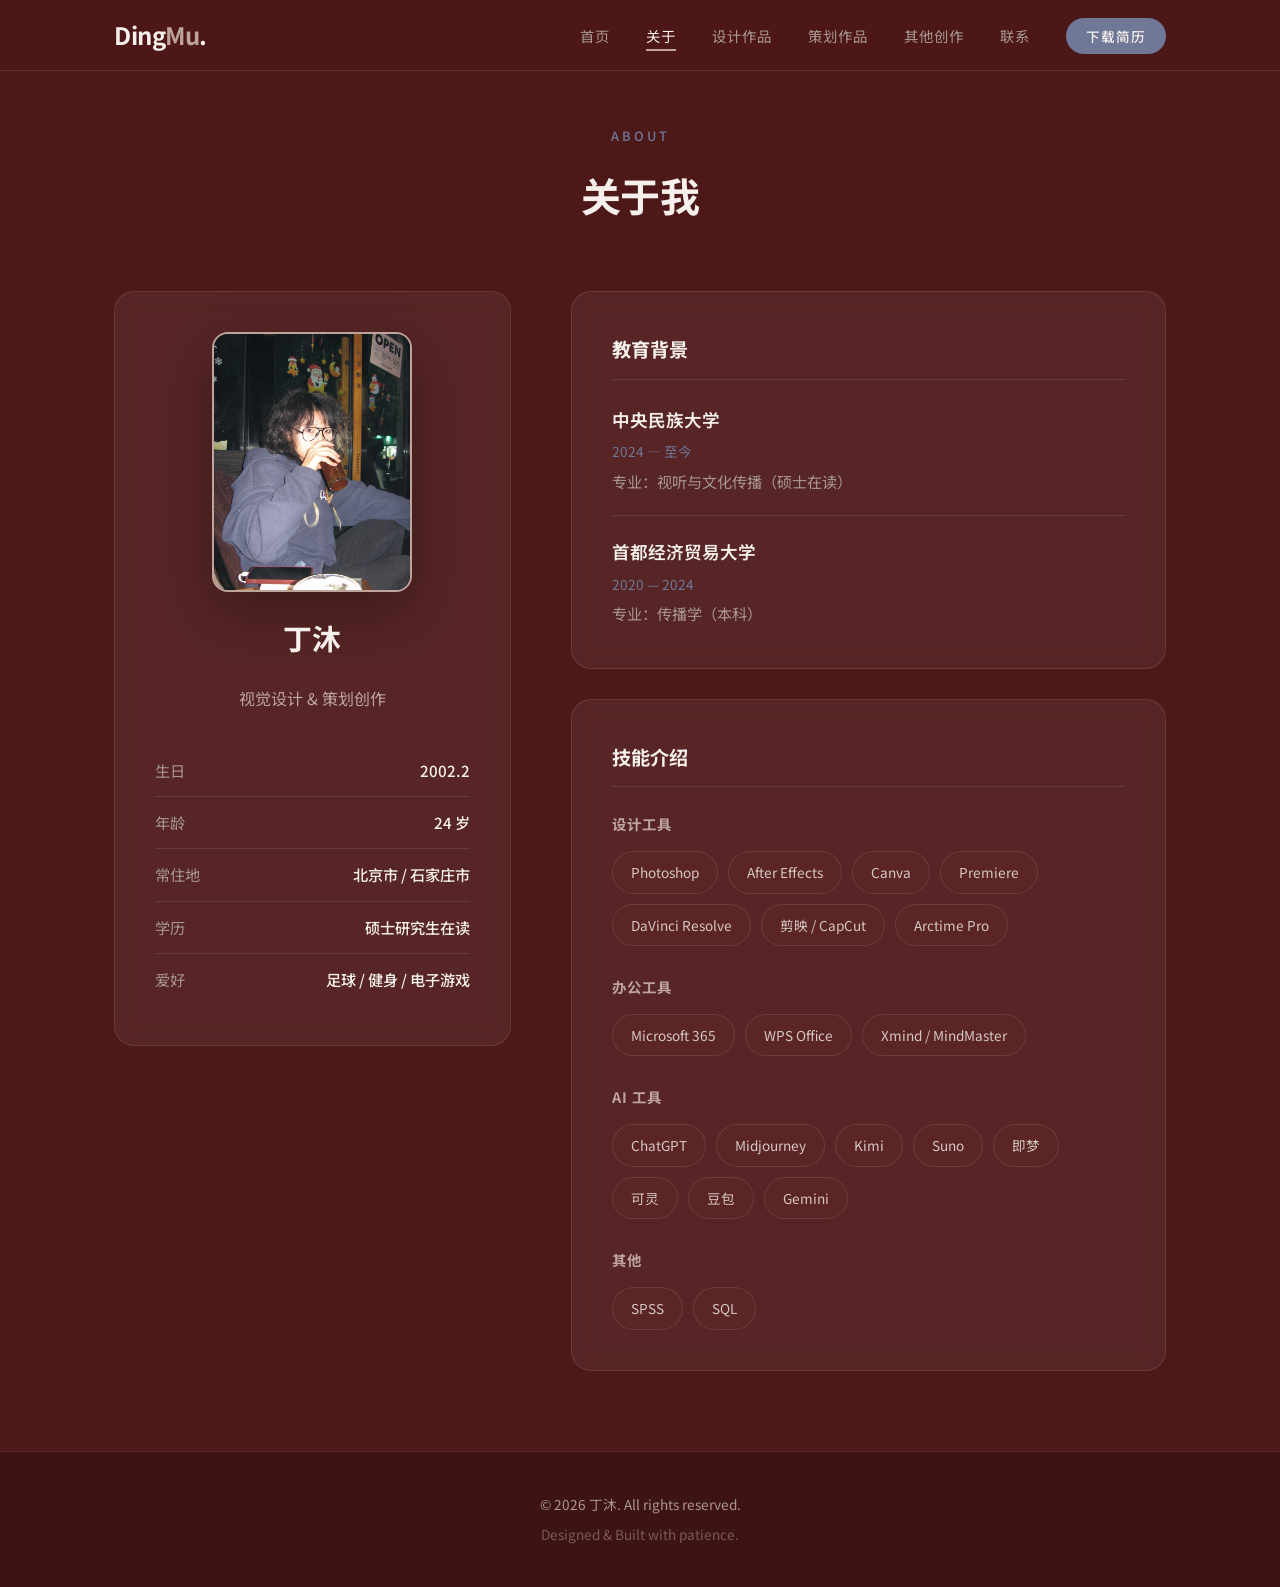
==== commit 57038235: "Add link to '其他创作' in about.html" ====
--- a/about.html
+++ b/about.html
@@ -16,6 +16,7 @@
                 <li><a href="about.html" class="active">关于</a></li>
                 <li><a href="design.html">设计作品</a></li>
                 <li><a href="planning.html">策划作品</a></li>
+                <li><a href="other.html">其他创作</a></li>
                 <li><a href="contact.html">联系</a></li>
                 <li><a href="resume.pdf" class="download-btn" download>下载简历</a></li>
             </ul>
--- a/style.css
+++ b/style.css
@@ -876,3 +876,48 @@
 .nav-links .download-btn::after {
     display: none;
 }
+
+/* ============================================
+   其他创作 - 视频占位（16:9 横版）
+   ============================================ */
+.video-row {
+    display: flex;
+    gap: 20px;
+    padding: 24px;
+    background: rgba(255,255,255,0.03);
+    overflow-x: auto;
+}
+
+.video-placeholder {
+    flex-shrink: 0;
+    width: 500px;
+    height: 280px;
+    background: rgba(0,0,0,0.3);
+    border: 2px dashed var(--accent-pink);
+    border-radius: 16px;
+    display: flex;
+    flex-direction: column;
+    align-items: center;
+    justify-content: center;
+    color: var(--text-muted);
+    gap: 12px;
+}
+
+.video-placeholder span {
+    font-size: 1.2rem;
+    color: var(--text-main);
+    font-weight: 600;
+}
+
+.video-placeholder p {
+    font-size: 0.85rem;
+    color: var(--accent-pink);
+}
+
+@media (max-width: 768px) {
+    .video-placeholder {
+        width: 360px;
+        height: 200px;
+    }
+}
+}
